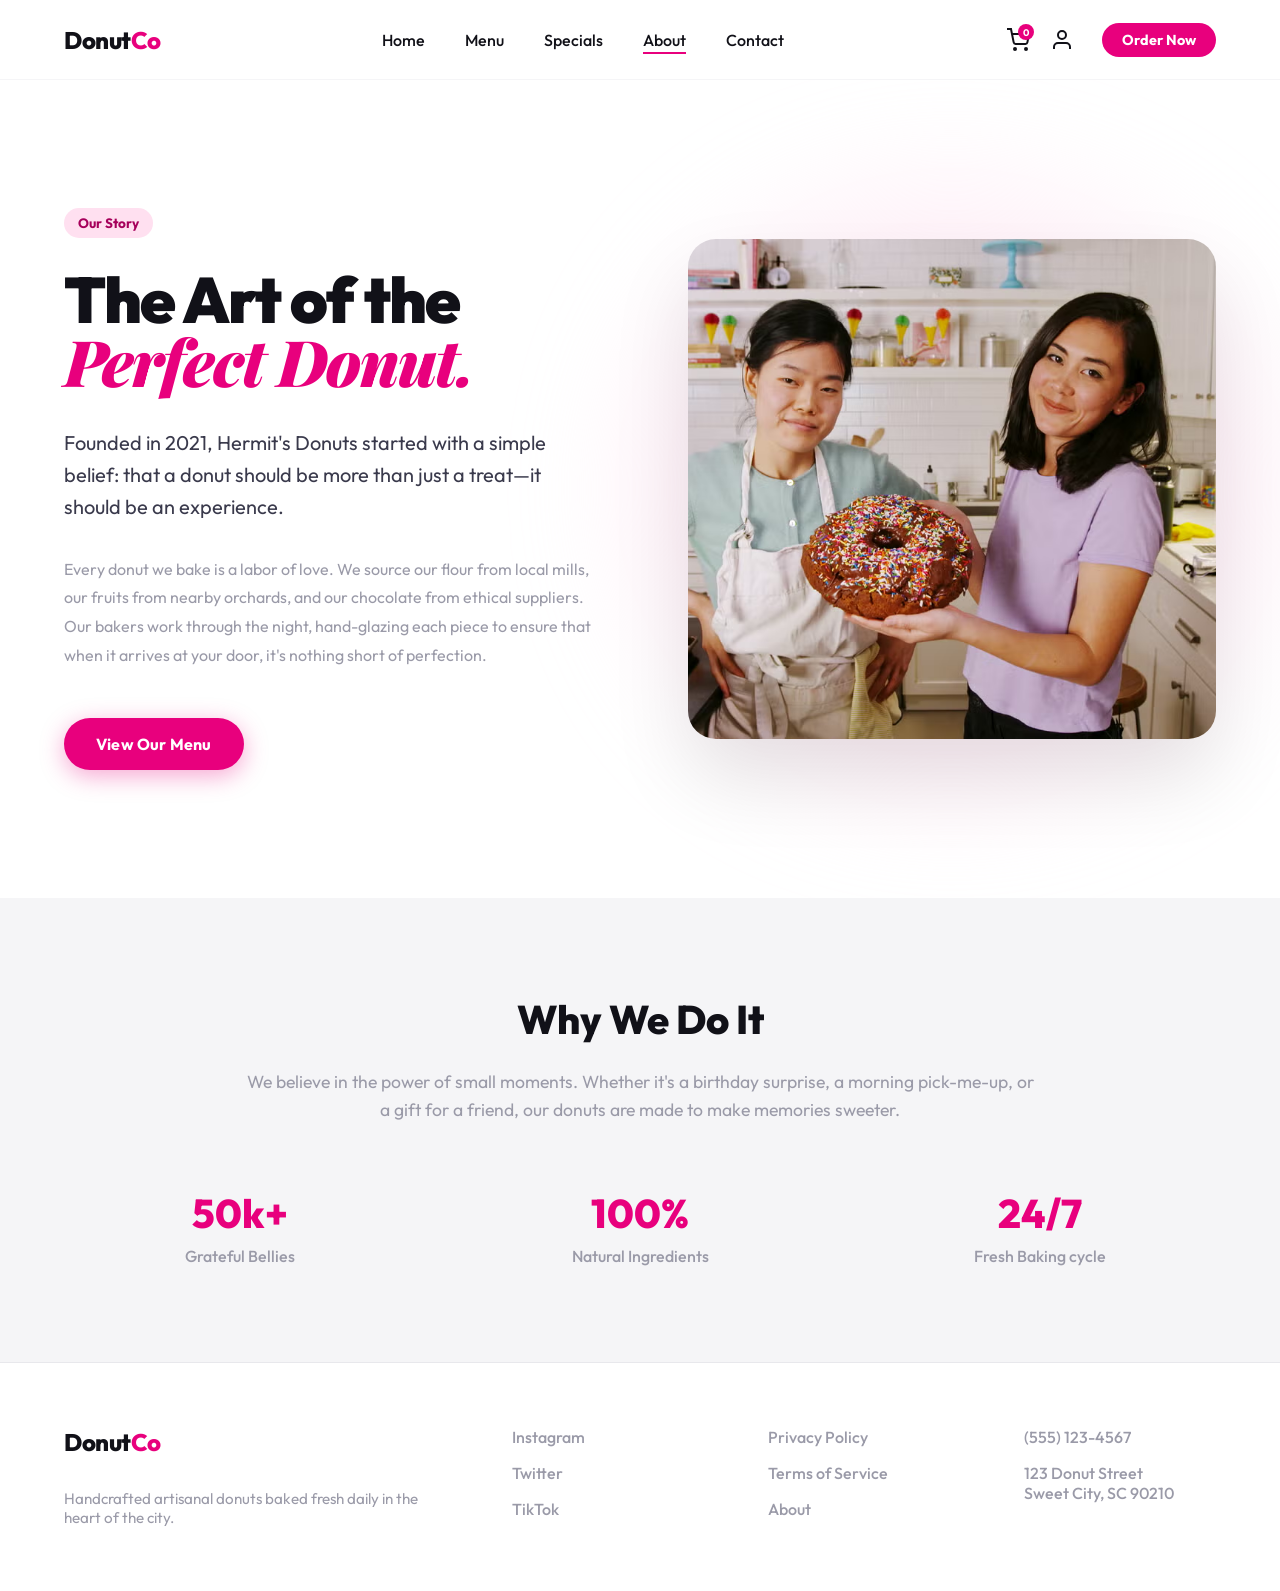
==== about.html @ 58b2f974 "DonutCo Organisation's Website for product sales and purchases..  donutco hermit.vercel.app" ====
<!DOCTYPE html>
<html lang="en">

<head>
  <meta charset="UTF-8" />
  <meta name="viewport" content="width=device-width, initial-scale=1.0" />
  <meta name="description" content="Discover the story behind Hermit's Donuts – our passion for artisanal, handcrafted perfection." />
  <title>About Us | Hermit's Donuts</title>
  <link rel="preconnect" href="https://fonts.googleapis.com" />
  <link rel="preconnect" href="https://fonts.gstatic.com" crossorigin />
  <link href="https://fonts.googleapis.com/css2?family=Outfit:wght@300;400;500;600;700;800;900&family=Playfair+Display:ital,wght@1,700&display=swap" rel="stylesheet" />
  <link rel="stylesheet" href="index.css" />
  <link rel="stylesheet" href="about.css" />
</head>

<body>

  <!-- ═══════════════════════════════ HEADER ═══════════════════════════════ -->
    <header class="site-header">
        <div class="header-inner">
            <!-- Logo -->
            <a href="index.html" class="logo">
                <span class="logo-text">Donut<span class="logo-accent">Co</span></span>
            </a>
            <!-- Navigation -->
            <nav class="main-nav">
                <ul class="nav-list">
                    <li><a href="index.html" class="nav-link">Home</a></li>
                    <li><a href="menu.html" class="nav-link">Menu</a></li>
                    <li><a href="specials.html" class="nav-link">Specials</a></li>
                    <li><a href="about.html" class="nav-link active">About</a></li>
                    <li><a href="contact.html" class="nav-link">Contact</a></li>
                </ul>
            </nav>
            <!-- Header Actions -->
            <div class="header-actions">
                <a href="cart.html" class="cart-link">
                    <button class="icon-btn cart-btn">
                        <svg viewBox="0 0 24 24" fill="none" stroke="currentColor" stroke-width="2">
                            <circle cx="9" cy="21" r="1"/><circle cx="20" cy="21" r="1"/><path d="M1 1h4l2.68 13.39a2 2 0 0 0 2 1.61h9.72a2 2 0 0 0 2-1.61L23 6H6"/>
                        </svg>
                        <span class="cart-badge" id="cart-count">0</span>
                    </button>
                </a>
                <a href="profile.html" class="profile-link">
                    <button class="icon-btn">
                        <svg viewBox="0 0 24 24" fill="none" stroke="currentColor" stroke-width="2">
                            <path d="M20 21v-2a4 4 0 0 0-4-4H8a4 4 0 0 0-4 4v2"/><circle cx="12" cy="7" r="4"/>
                        </svg>
                    </button>
                </a>
                <a href="menu.html">
                    <button class="btn-order-header">Order Now</button>
                </a>
            </div>
        </div>
    </header>

  <!-- ═══════════════════════════════ ABOUT HERO ═══════════════════════════════ -->
  <main class="about-hero">
    <div class="about-content">
      <span class="about-badge">Our Story</span>
      <h1 class="about-title">The Art of the <span class="title-accent">Perfect Donut.</span></h1>
      <p class="about-lead">Founded in 2021, Hermit's Donuts started with a simple belief: that a donut should be more than just a treat—it should be an experience.</p>
      <p class="about-text">Every donut we bake is a labor of love. We source our flour from local mills, our fruits from nearby orchards, and our chocolate from ethical suppliers. Our bakers work through the night, hand-glazing each piece to ensure that when it arrives at your door, it's nothing short of perfection.</p>
      <a href="menu.html" class="btn-primary" style="display: inline-flex; width: fit-content; text-decoration: none;">View Our Menu</a>
    </div>
    <div class="about-image-container">
      <div class="about-blob"></div>
      <img src="assets/delish-whoa-lo-giant-donut-5-1541085471.avif" alt="Hermit's Artisanal Gourmet Donut" class="about-image" />
    </div>
  </main>

  <!-- ═══════════════════════════════ OUR STORY ═══════════════════════════════ -->
  <section class="story-section">
    <div style="max-width: 800px; margin: 0 auto;">
      <h2 style="font-size: 2.5rem; font-weight: 800; margin-bottom: 1.5rem;">Why We Do It</h2>
      <p style="color: var(--gray-400); font-size: 1.1rem; line-height: 1.6;">We believe in the power of small moments. Whether it's a birthday surprise, a morning pick-me-up, or a gift for a friend, our donuts are made to make memories sweeter.</p>
    </div>
    <div class="story-grid">
      <div class="story-item">
        <h3>50k+</h3>
        <p>Grateful Bellies</p>
      </div>
      <div class="story-item">
        <h3>100%</h3>
        <p>Natural Ingredients</p>
      </div>
      <div class="story-item">
        <h3>24/7</h3>
        <p>Fresh Baking cycle</p>
      </div>
    </div>
  </section>

  <!-- ═══════════════════════════════ FOOTER ═══════════════════════════════ -->
    <footer class="site-footer">
        <div class="footer-columns">
            <div class="footer-col">
                <span class="footer-brand">Donut<span class="logo-accent">Co</span></span>
                <p style="color: var(--gray-400); font-size: 0.95rem; margin-top: 1rem;">Handcrafted artisanal donuts baked fresh daily in the heart of the city.</p>
            </div>
            <div class="footer-col">
                <a href="#">Instagram</a>
                <a href="#">Twitter</a>
                <a href="#">TikTok</a>
            </div>
            <div class="footer-col">
                <a href="legal.html#privacy">Privacy Policy</a>
                <a href="legal.html#terms">Terms of Service</a>
                <a href="about.html">About</a>
            </div>
            <div class="footer-col">
                <a href="#">(555) 123-4567</a>
                <a href="#">123 Donut Street<br>Sweet City, SC 90210</a>
            </div>
        </div>
    </footer>

  <script>
    function updateBadge() {
      const cart = JSON.parse(localStorage.getItem('donutCart')) || [];
      const count = cart.reduce((sum, item) => sum + item.quantity, 0);
      const badge = document.querySelector('.cart-badge');
      if (badge) badge.textContent = count;
    }
    updateBadge();
  </script>
</body>

</html>
---- index.css ----
/* ═══════════════════════════════════════════════════════════════
   DonutCo Landing Page — Design System
   ═══════════════════════════════════════════════════════════════ */

/* ─── Custom Properties ─── */
:root {
  --magenta: #E8007D;
  --magenta-light: #FF3D9A;
  --magenta-dark: #A6005B;
  --magenta-soft: #FFE0F0;
  --white: #FFFFFF;
  --off-white: #FAFAFA;
  --gray-100: #F5F5F7;
  --gray-200: #E8E8EC;
  --gray-400: #9A9AA8;
  --gray-700: #3A3A4C;
  --gray-900: #111118;
  --accent-gold: #F5C842;

  --font-sans: 'Outfit', system-ui, sans-serif;
  --font-serif: 'Playfair Display', Georgia, serif;

  --radius-sm: 8px;
  --radius-md: 16px;
  --radius-lg: 28px;
  --radius-full: 9999px;

  --shadow-sm: 0 2px 8px rgba(0, 0, 0, 0.06);
  --shadow-md: 0 8px 32px rgba(0, 0, 0, 0.10);
  --shadow-lg: 0 20px 60px rgba(0, 0, 0, 0.14);
  --shadow-pink: 0 8px 32px rgba(232, 0, 125, 0.28);

  --transition: 0.3s cubic-bezier(0.4, 0, 0.2, 1);
  --transition-bounce: 0.4s cubic-bezier(0.34, 1.56, 0.64, 1);
}

/* ─── Reset & Base ─── */
*,
*::before,
*::after {
  box-sizing: border-box;
  margin: 0;
  padding: 0;
}

html {
  scroll-behavior: smooth;
}

body {
  font-family: var(--font-sans);
  background: var(--white);
  color: var(--gray-900);
  overflow-x: hidden;
  -webkit-font-smoothing: antialiased;
}

img {
  max-width: 100%;
  display: block;
}

button {
  cursor: pointer;
  border: none;
  background: none;
  font-family: inherit;
}

a {
  text-decoration: none;
  color: inherit;
}

ul {
  list-style: none;
}

/* ═══════════════════════════════════════════════════════════════
   HEADER
   ═══════════════════════════════════════════════════════════════ */
.site-header {
  position: fixed;
  top: 0;
  left: 0;
  right: 0;
  z-index: 100;
  background: var(--white);
  border-bottom: 1px solid var(--gray-100);
  height: 80px;
}

.header-inner {
  max-width: 1440px;
  margin: 0 auto;
  height: 100%;
  display: flex;
  justify-content: space-between;
  align-items: center;
  padding: 0 4rem;
}

/* Logo */
.logo {
  display: flex;
  align-items: center;
  font-size: 1.5rem;
  font-weight: 800;
  letter-spacing: -0.5px;
  color: var(--gray-900);
  transition: var(--transition);
}

.logo-accent {
  color: var(--magenta);
}

.logo-icon {
  display: none;
  /* Removed the emoji icon to match menu */
}

.logo-text {
  color: inherit;
}

/* Navigation */
.main-nav {
  display: flex;
}

.nav-list {
  display: flex;
  gap: 2.5rem;
}

.nav-link {
  font-weight: 500;
  font-size: 1rem;
  position: relative;
  padding-bottom: 4px;
  color: var(--gray-900);
  transition: var(--transition);
}

.nav-link:hover {
  color: var(--magenta);
}

.nav-link::after {
  content: '';
  position: absolute;
  width: 0%;
  height: 2px;
  bottom: 0;
  left: 0;
  background-color: var(--magenta);
  transition: var(--transition);
}

.nav-link:hover::after,
.nav-link.active::after {
  width: 100%;
}

/* Header Actions */
.header-actions {
  display: flex;
  align-items: center;
  gap: 1.25rem;
}

.search-bar {
  display: flex;
  align-items: center;
  gap: 8px;
  background: var(--gray-100);
  border-radius: var(--radius-full);
  padding: 6px 14px;
  transition: var(--transition);
  border: 1.5px solid transparent;
}

.search-bar:focus-within {
  border-color: var(--magenta-light);
  background: var(--white);
  box-shadow: 0 0 0 4px rgba(232, 0, 125, 0.08);
}

.search-icon {
  width: 16px;
  height: 16px;
  color: var(--gray-400);
  flex-shrink: 0;
}

.search-input {
  border: none;
  background: none;
  outline: none;
  font-size: 0.8rem;
  font-family: inherit;
  color: var(--gray-900);
  width: 140px;
}

.search-input::placeholder {
  color: var(--gray-400);
}

.icon-btn {
  background: none;
  border: none;
  cursor: pointer;
  color: var(--gray-900);
  display: flex;
  align-items: center;
  justify-content: center;
  transition: var(--transition);
  position: relative;
}

.icon-btn svg {
  width: 24px;
  height: 24px;
}

.icon-btn:hover {
  color: var(--magenta);
  transform: scale(1.1);
}

.cart-btn {
  position: relative;
}

.cart-badge {
  position: absolute;
  top: -4px;
  right: -4px;
  width: 16px;
  height: 16px;
  background: var(--magenta);
  color: white;
  font-size: 0.6rem;
  font-weight: 700;
  border-radius: 50%;
  display: flex;
  align-items: center;
  justify-content: center;
}

.btn-order-header {
  padding: 8px 20px;
  background: var(--magenta);
  color: white;
  border: none;
  border-radius: 50px;
  font-size: 0.9rem;
  font-weight: 700;
  transition: var(--transition);
  cursor: pointer;
  margin-left: 0.5rem;
}

.btn-order-header:hover {
  background: var(--magenta-dark);
  transform: scale(1.05);
  box-shadow: var(--shadow-pink);
}

/* ═══════════════════════════════════════════════════════════════
   HERO
   ═══════════════════════════════════════════════════════════════ */
.hero-section {
  min-height: calc(100vh - 80px);
  display: grid;
  grid-template-columns: 1fr 1fr;
  margin-top: 80px;
  position: relative;
  overflow-x: clip; /* Prevent horizontal stretching while allowing vertical reach */
  overflow-y: visible;
}

/* ─── Left ─── */
.hero-left {
  background: transparent;
  display: flex;
  align-items: center;
  padding: 60px 64px 60px 80px;
  position: relative;
  overflow: visible;
}

/* (Removed the old ::after pseudo-element that was creating the sharp white diagonal clip) */

.hero-left-content {
  max-width: 520px;
  position: relative;
  z-index: 3;
}

/* Tag */
.hero-tag {
  display: inline-flex;
  align-items: center;
  gap: 8px;
  padding: 6px 14px;
  background: var(--magenta-soft);
  border-radius: var(--radius-full);
  font-size: 0.78rem;
  font-weight: 600;
  color: var(--magenta-dark);
  margin-bottom: 28px;
  letter-spacing: 0.3px;
  animation: fadeSlideUp 0.6s ease both;
}

.tag-dot {
  width: 6px;
  height: 6px;
  background: var(--magenta);
  border-radius: 50%;
  animation: pulse 2s ease-in-out infinite;
}

/* Heading */
.hero-heading {
  display: flex;
  flex-direction: column;
  margin-bottom: 24px;
  animation: fadeSlideUp 0.6s ease 0.1s both;
}

.heading-thin {
  font-size: clamp(2rem, 3.5vw, 3rem);
  font-weight: 300;
  color: var(--gray-400);
  line-height: 1.1;
  letter-spacing: -1px;
}

.heading-bold {
  font-size: clamp(3.5rem, 6vw, 5.5rem);
  font-weight: 900;
  color: var(--gray-900);
  line-height: 0.95;
  letter-spacing: -3px;
}

.heading-italic {
  font-family: var(--font-serif);
  font-size: clamp(3rem, 5vw, 4.5rem);
  font-style: italic;
  font-weight: 700;
  color: var(--magenta);
  line-height: 1.1;
  letter-spacing: -1px;
}

/* Description */
.hero-desc {
  font-size: 1rem;
  line-height: 1.7;
  color: var(--gray-400);
  margin-bottom: 28px;
  max-width: 420px;
  font-weight: 400;
  animation: fadeSlideUp 0.6s ease 0.2s both;
}

/* Social Proof */
.social-proof {
  display: flex;
  align-items: center;
  gap: 14px;
  margin-bottom: 36px;
  animation: fadeSlideUp 0.6s ease 0.25s both;
  background: var(--gray-100);
  border-radius: var(--radius-full);
  padding: 8px 16px 8px 8px;
  width: fit-content;
}

.avatars {
  display: flex;
}

.avatar {
  width: 34px;
  height: 34px;
  border-radius: 50%;
  border: 2.5px solid var(--white);
  margin-left: -8px;
  object-fit: cover;
  transition: transform 0.2s ease;
}

.avatar:first-child {
  margin-left: 0;
}

.avatar:hover {
  transform: scale(1.15) translateY(-2px);
  z-index: 1;
}

.proof-text {
  display: flex;
  flex-direction: column;
  gap: 1px;
}

.proof-stars {
  color: var(--accent-gold);
  font-size: 0.7rem;
  letter-spacing: 1px;
}

.proof-label {
  font-size: 0.78rem;
  color: var(--gray-700);
}

.proof-label strong {
  color: var(--gray-900);
}

/* CTA */
.hero-cta {
  display: flex;
  gap: 14px;
  align-items: center;
  margin-bottom: 44px;
  animation: fadeSlideUp 0.6s ease 0.3s both;
}

.btn-primary {
  display: flex;
  align-items: center;
  gap: 10px;
  padding: 16px 32px;
  background: var(--magenta);
  color: white;
  border-radius: var(--radius-lg);
  font-size: 1rem;
  font-weight: 700;
  font-family: inherit;
  transition: var(--transition-bounce);
  box-shadow: 0 6px 24px rgba(232, 0, 125, 0.35);
  letter-spacing: 0.2px;
}

.btn-primary:hover {
  background: var(--magenta-dark);
  transform: translateY(-3px) scale(1.03);
  box-shadow: 0 12px 40px rgba(232, 0, 125, 0.45);
}

.btn-arrow {
  width: 18px;
  height: 18px;
  transition: transform 0.25s ease;
}

.btn-primary:hover .btn-arrow {
  transform: translateX(4px);
}

.btn-secondary {
  display: flex;
  align-items: center;
  gap: 12px;
  padding: 14px 28px;
  background: rgba(255, 255, 255, 0.4);
  backdrop-filter: blur(12px);
  -webkit-backdrop-filter: blur(12px);
  color: var(--gray-900);
  border-radius: var(--radius-lg);
  border: 1px solid rgba(255, 255, 255, 0.5);
  font-size: 0.95rem;
  font-weight: 600;
  font-family: inherit;
  transition: var(--transition-bounce);
  box-shadow: 0 4px 15px rgba(0, 0, 0, 0.05);
}

.btn-secondary:hover {
  background: rgba(255, 255, 255, 0.6);
  transform: translateY(-2px);
  border-color: var(--magenta-light);
  color: var(--magenta);
  box-shadow: 0 8px 25px rgba(232, 0, 125, 0.1);
}

.play-icon {
  width: 32px;
  height: 32px;
  background: var(--magenta);
  color: white;
  border-radius: 50%;
  display: flex;
  align-items: center;
  justify-content: center;
  font-size: 0.65rem;
  flex-shrink: 0;
  padding-left: 2px;
  transition: var(--transition-bounce);
}

.btn-secondary:hover .play-icon {
  transform: scale(1.15);
}

/* Stats */
.hero-stats {
  display: flex;
  gap: 0;
  animation: fadeSlideUp 0.6s ease 0.4s both;
}

.stat-item {
  display: flex;
  flex-direction: column;
  gap: 2px;
  padding: 0 28px;
}

.stat-item:first-child {
  padding-left: 0;
}

.stat-number {
  font-size: 1.6rem;
  font-weight: 800;
  color: var(--gray-900);
  letter-spacing: -1px;
  line-height: 1;
}

.stat-label {
  font-size: 0.78rem;
  color: var(--gray-400);
  font-weight: 500;
  text-transform: uppercase;
  letter-spacing: 0.5px;
}

.stat-divider {
  width: 1px;
  background: var(--gray-200);
  align-self: stretch;
  margin: 4px 0;
}

/* ─── Right ─── */
.hero-right {
  background: transparent;
  position: relative;
  display: flex;
  align-items: center;
  justify-content: center;
  overflow: visible;
  /* Prevent clipping slider elements */
  z-index: 1;
}

/* Wave Background */
.wave-bg {
  position: absolute;
  inset: 0;
  z-index: -1;
  /* Push the blob fully into the background behind both panels */
  display: flex;
  align-items: center;
  justify-content: center;
  pointer-events: none;
  /* Let clicks pass through to everything else */
}

.wave-bg svg {
  width: 120%;
  height: 120%;
  position: absolute;
  top: 50%;
  left: 65%;
  transform: translate(-50%, -50%); /* Properly center the oversized blob */
  transform-origin: center center;
  animation: blobPulse 12s ease-in-out infinite;
}

/* Product Showcase */
.product-showcase {
  position: relative;
  z-index: 2;
  width: 380px;
  height: 400px;
  display: flex;
  flex-direction: column;
  align-items: center;
  justify-content: center;
}

.slides-wrapper {
  position: relative;
  width: 100%;
  height: 100%;
}

.slide {
  position: absolute;
  inset: 0;
  display: flex;
  align-items: center;
  justify-content: center;
  opacity: 0;
  transform: scale(0.88) translateY(16px);
  transition: opacity 0.55s cubic-bezier(0.4, 0, 0.2, 1),
    transform 0.55s cubic-bezier(0.34, 1.56, 0.64, 1);
  pointer-events: none;
}

.slide.active {
  opacity: 1;
  transform: scale(1) translateY(0);
  pointer-events: auto;
}

.product-card {
  display: flex;
  flex-direction: column;
  align-items: center;
  gap: 10px;
}

/* Hero specific card override to remove white background */
.hero-section .product-card {
  background: transparent;
  border: none;
  box-shadow: none;
  padding: 0;
}

.hero-section .product-card:hover {
  transform: none; /* Let the image hover handle the lift */
}

.donut-img {
  width: 480px;
  /* Slightly reduced to avoid massive overlap */
  height: 480px;
  object-fit: contain;
  mix-blend-mode: multiply;
  filter: drop-shadow(0 30px 50px rgba(100, 0, 60, 0.38));
  animation: floatDonut 4s ease-in-out infinite;
  transition: all 0.3s ease;
}

.donut-img:hover {
  filter: drop-shadow(0 30px 60px rgba(100, 0, 60, 0.5));
  animation-play-state: paused;
}

.product-name {
  font-size: 1.15rem;
  font-weight: 700;
  color: rgb(39, 37, 37);
  text-align: center;
  text-shadow: 0 2px 12px rgba(0, 0, 0, 0.3);
}

.product-sub {
  font-size: 0.78rem;
  color: rgba(255, 255, 255, 0.75);
  text-align: center;
}

/* Floating Badge */
.discount-badge {
  position: absolute;
  top: 24px;
  right: -16px;
  background: var(--accent-gold);
  color: var(--gray-900);
  border-radius: 50%;
  width: 72px;
  height: 72px;
  display: flex;
  flex-direction: column;
  align-items: center;
  justify-content: center;
  gap: 0px;
  box-shadow: 0 8px 24px rgba(245, 200, 66, 0.45);
  animation: badge-spin 6s linear infinite, fadeSlideUp 0.7s ease 0.5s both;
  z-index: 5;
}

.badge-percent {
  font-size: 1.1rem;
  font-weight: 900;
  line-height: 1;
}

.badge-label {
  font-size: 0.55rem;
  font-weight: 700;
  text-transform: uppercase;
  letter-spacing: 0.3px;
  line-height: 1.2;
}

/* Price Tag */
.price-tag {
  position: absolute;
  bottom: 70px;
  left: -20px;
  background: white;
  border-radius: var(--radius-md);
  padding: 10px 16px;
  display: flex;
  flex-direction: column;
  gap: 2px;
  box-shadow: var(--shadow-lg);
  animation: fadeSlideUp 0.7s ease 0.6s both;
  z-index: 5;
}

.price-original {
  font-size: 0.78rem;
  color: var(--gray-400);
  text-decoration: line-through;
}

.price-current {
  font-size: 1.4rem;
  font-weight: 800;
  color: var(--magenta);
  letter-spacing: -0.5px;
}

/* Slider Nav */
.slider-nav {
  position: absolute;
  bottom: 40px;
  left: 50%;
  transform: translateX(-50%);
  z-index: 3;
  display: flex;
  align-items: center;
  gap: 12px;
  background: rgba(255, 255, 255, 0.18);
  backdrop-filter: blur(12px);
  -webkit-backdrop-filter: blur(12px);
  border-radius: var(--radius-full);
  padding: 8px 16px;
  border: 1px solid rgba(255, 255, 255, 0.3);
}

.slider-arrow {
  width: 32px;
  height: 32px;
  background: rgba(255, 255, 255, 0.22);
  border-radius: 50%;
  display: flex;
  align-items: center;
  justify-content: center;
  color: white;
  transition: var(--transition);
}

.slider-arrow svg {
  width: 16px;
  height: 16px;
}

.slider-arrow:hover {
  background: white;
  color: var(--magenta);
  transform: scale(1.1);
}

.slider-dots {
  display: flex;
  gap: 6px;
  align-items: center;
}

.dot {
  width: 7px;
  height: 7px;
  border-radius: 50%;
  background: rgba(255, 255, 255, 0.45);
  transition: var(--transition-bounce);
  cursor: pointer;
}

.dot.active {
  background: white;
  width: 22px;
  border-radius: var(--radius-full);
}

/* ═══════════════════════════════════════════════════════════════
   FEATURED STRIP
   ═══════════════════════════════════════════════════════════════ */
.featured-strip {
  background: var(--gray-900);
  padding-top: 30px;
  padding-bottom: 50px;
  min-height: 58px;
  display: flex;
  align-items: center;
  gap: 48px;
  overflow-x: hidden;
  overflow-y: visible;
  position: relative;
}

.strip-label {
  font-size: 0.72rem;
  font-weight: 600;
  color: var(--gray-400);
  text-transform: uppercase;
  letter-spacing: 1.5px;
  white-space: nowrap;
  flex-shrink: 0;
}

.strip-items {
  animation: marquee 18s linear infinite;
  display: flex;
  align-items: center;
  width: max-content;
  gap: 80px;
  overflow: visible;
  flex-shrink: 0;
  padding: 12px 0;
}

.strip-item {
  display: flex;
  align-items: center;
  gap: 8px;
  color: rgba(255, 255, 255, 0.65);
  font-size: 0.875rem;
  font-weight: 500;
  line-height: 1.6;
  white-space: nowrap;
  cursor: pointer;
  transition: var(--transition);
  flex-shrink: 0;
}

.strip-item:hover {
  color: white;
}

.strip-emoji {
  font-size: 1.1rem;
  line-height: 1;
}

/* ═══════════════════════════════════════════════════════════════
   ANIMATIONS
   ═══════════════════════════════════════════════════════════════ */

@keyframes fadeSlideUp {
  from {
    opacity: 0;
    transform: translateY(24px);
  }

  to {
    opacity: 1;
    transform: translateY(0);
  }
}

@keyframes floatDonut {

  0%,
  100% {
    transform: translateY(0) rotate(-2deg);
  }

  50% {
    transform: translateY(-18px) rotate(2deg);
  }
}

@keyframes blobPulse {

  0%,
  100% {
    transform: translate(-50%, -50%) scale(1) rotate(0deg);
  }

  33% {
    transform: translate(-50%, -50%) scale(1.05) rotate(3deg);
  }

  66% {
    transform: translate(-50%, -50%) scale(0.96) rotate(-2deg);
  }
}

@keyframes pulse {

  0%,
  100% {
    transform: scale(1);
    opacity: 1;
  }

  50% {
    transform: scale(1.4);
    opacity: 0.6;
  }
}

@keyframes badge-spin {

  0%,
  90% {
    transform: rotate(0deg);
  }

  95% {
    transform: rotate(12deg);
  }

  100% {
    transform: rotate(0deg);
  }
}

@keyframes marquee {
  from {
    transform: translateX(0);
  }

  to {
    transform: translateX(-50%);
  }
}

/* ═══════════════════════════════════════════════════════════════
   RESPONSIVE
   ═══════════════════════════════════════════════════════════════ */
@media (max-width: 1024px) {
  .header-inner {
    padding: 0 20px;
  }

  .hero-left {
    padding: 60px 40px 60px 48px;
  }

  .hero-left::after {
    display: none;
  }
}

@media (max-width: 768px) {
  .hero-section {
    grid-template-columns: 1fr;
    min-height: auto;
  }

  .hero-left {
    padding: 48px 24px;
  }

  .hero-right {
    min-height: 480px;
  }

  .hero-left::after {
    display: none;
  }

  .main-nav {
    display: none;
  }

  .search-bar {
    display: none;
  }

  .btn-order-header {
    display: none;
  }

  .header-inner {
    grid-template-columns: 1fr auto;
  }

  .stat-number {
    font-size: 1.3rem;
  }

  .stat-item {
    padding: 0 16px;
  }

  .featured-strip {
    padding: 16px 24px;
  }

  .product-showcase {
    width: 300px;
    height: 340px;
  }

  .donut-img {
    width: 240px;
    height: 240px;
  }

  .hero-cta {
    flex-wrap: wrap;
  }
}

/* ═══════════════════════════════════════════════════════════════
   FEATURES SECTION
   ═══════════════════════════════════════════════════════════════ */
.features-section {
  padding: 6rem 4rem;
  background: var(--white);
  max-width: 1440px;
  margin: 0 auto;
}

.features-grid {
  display: grid;
  grid-template-columns: repeat(3, 1fr);
  gap: 3rem;
}

.feature-item {
  display: flex;
  flex-direction: column;
  align-items: center;
  text-align: center;
  padding: 2rem;
  transition: var(--transition);
}

.feature-icon {
  width: 64px;
  height: 64px;
  background: var(--magenta-soft);
  color: var(--magenta);
  border-radius: 50%;
  display: flex;
  align-items: center;
  justify-content: center;
  margin-bottom: 1.5rem;
  transition: var(--transition-bounce);
}

.feature-icon svg {
  width: 32px;
  height: 32px;
}

.feature-item:hover .feature-icon {
  background: var(--magenta);
  color: var(--white);
  transform: scale(1.1);
  box-shadow: var(--shadow-pink);
}

.feature-title {
  font-size: 1.25rem;
  font-weight: 700;
  margin-bottom: 1rem;
  color: var(--gray-900);
}

.feature-desc {
  color: var(--gray-400);
  line-height: 1.6;
}

/* ═══════════════════════════════════════════════════════════════
   POPULAR DONUTS PREVIEW SECTION
   ═══════════════════════════════════════════════════════════════ */
.popular-section {
  padding: 6rem 4rem;
  background: var(--gray-100);
  max-width: 1440px;
  margin: 0 auto;
  border-radius: var(--radius-lg);
}

.section-header {
  display: flex;
  justify-content: space-between;
  align-items: flex-end;
  margin-bottom: 4rem;
}

.section-title {
  font-size: 3rem;
  font-weight: 800;
  letter-spacing: -1px;
}

.title-accent {
  font-family: var(--font-serif);
  font-style: italic;
  color: var(--magenta);
}

.view-all {
  font-weight: 600;
  color: var(--magenta);
  border-bottom: 2px solid transparent;
  padding-bottom: 2px;
  transition: var(--transition);
}

.view-all:hover {
  border-bottom-color: var(--magenta);
}

/* Replicated Card Styles for Landing Page display */
.product-grid {
  display: grid;
  grid-template-columns: repeat(3, 1fr);
  gap: 2rem;
}

.product-card {
  background: var(--white);
  border-radius: 24px;
  padding: 2rem;
  display: flex;
  flex-direction: column;
  align-items: center;
  text-align: center;
  box-shadow: var(--shadow-sm);
  transition: var(--transition);
  border: 1px solid var(--gray-200);
}

.product-card:hover {
  transform: translateY(-8px);
  box-shadow: var(--shadow-md);
  border-color: var(--magenta);
}

.product-card.featured-popular {
  border: 2px solid var(--magenta);
  transform: scale(1.05);
  box-shadow: var(--shadow-pink);
  background: var(--white);
}

.product-card.featured-popular:hover {
  transform: scale(1.07) translateY(-5px);
}

.image-placeholder {
  width: 200px;
  height: 200px;
  border-radius: 50%;
  margin-bottom: 1.5rem;
  transition: var(--transition);
  background-color: transparent;
  box-shadow: 0 10px 25px rgba(0, 0, 0, 0.1);
}

.img-strawberry {
  background: url('assets/donut-base.png') center/cover;
}

.img-chocolate {
  background: url('assets/donut-chocolate.png') center/cover;
}

.img-matcha {
  background: url('assets/donut-base.png') center/cover;
  filter: hue-rotate(60deg) saturate(1.8) brightness(0.95);
}

.product-card:hover .image-placeholder {
  transform: scale(1.05) rotate(5deg);
}

.product-name {
  font-size: 1.4rem;
  font-weight: 700;
  margin-bottom: 0.5rem;
}

.product-desc {
  color: var(--gray-400);
  font-size: 0.95rem;
  margin-bottom: 1.5rem;
  flex-grow: 1;
}

.product-footer {
  display: flex;
  justify-content: space-between;
  align-items: center;
  width: 100%;
}

.price {
  font-size: 1.4rem;
  font-weight: 800;
  color: var(--gray-900);
}

.btn-small {
  background: var(--magenta);
  color: var(--white);
  border: none;
  padding: 8px 16px;
  border-radius: 50px;
  font-weight: 700;
  cursor: pointer;
  transition: var(--transition);
}

.btn-small:hover {
  background: var(--magenta-dark);
  transform: translateY(-2px);
  box-shadow: 0 4px 10px rgba(232, 0, 125, 0.3);
}

/* ═══════════════════════════════════════════════════════════════
   NEWSLETTER CTA SECTION
   ═══════════════════════════════════════════════════════════════ */
.newsletter-cta {
  margin: 6rem 4rem;
  padding: 5rem 2rem;
  background: linear-gradient(135deg, var(--white) 0%, var(--magenta-soft) 100%);
  border-radius: var(--radius-lg);
  text-align: center;
  position: relative;
  overflow: hidden;
  box-shadow: var(--shadow-sm);
}

.newsletter-cta::before {
  content: '';
  position: absolute;
  top: -100px;
  left: -100px;
  width: 300px;
  height: 300px;
  background: var(--magenta);
  opacity: 0.05;
  border-radius: 50%;
}

.newsletter-cta::after {
  content: '';
  position: absolute;
  bottom: -150px;
  right: -50px;
  width: 400px;
  height: 400px;
  background: var(--magenta-light);
  opacity: 0.05;
  border-radius: 50%;
}

.cta-content {
  position: relative;
  z-index: 2;
  max-width: 600px;
  margin: 0 auto;
}

.cta-badge {
  display: inline-block;
  background: var(--white);
  color: var(--magenta);
  padding: 6px 16px;
  border-radius: 50px;
  font-weight: 700;
  font-size: 0.85rem;
  text-transform: uppercase;
  letter-spacing: 1px;
  margin-bottom: 1.5rem;
  box-shadow: 0 4px 12px rgba(232, 0, 125, 0.1);
}

.cta-title {
  font-size: 2.5rem;
  font-weight: 800;
  margin-bottom: 1rem;
  letter-spacing: -1px;
}

.cta-desc {
  color: var(--gray-700);
  font-size: 1.1rem;
  margin-bottom: 2.5rem;
  line-height: 1.6;
}

.cta-form {
  display: flex;
  gap: 12px;
  background: var(--white);
  padding: 8px;
  border-radius: 50px;
  box-shadow: var(--shadow-md);
}

.cta-input {
  flex-grow: 1;
  border: none;
  background: transparent;
  padding: 0 20px;
  font-family: inherit;
  font-size: 1rem;
  outline: none;
}

.cta-button {
  background: var(--magenta);
  color: var(--white);
  border: none;
  padding: 12px 28px;
  border-radius: 50px;
  font-weight: 700;
  font-size: 1rem;
  cursor: pointer;
  transition: var(--transition);
}

.cta-button:hover {
  background: var(--magenta-dark);
  box-shadow: var(--shadow-pink);
}

/* ═══════════════════════════════════════════════════════════════
   FOOTER
   ═══════════════════════════════════════════════════════════════ */
.site-footer {
  padding: 4rem 4rem;
  background: var(--white);
  border-top: 1px solid var(--gray-200);
}

.footer-columns {
  max-width: 1440px;
  margin: 0 auto;
  display: grid;
  grid-template-columns: 2fr 1fr 1fr 1fr;
  gap: 4rem;
}

.footer-col {
  display: flex;
  flex-direction: column;
  gap: 1rem;
}

.footer-brand {
  font-size: 1.5rem;
  font-weight: 800;
  letter-spacing: -0.5px;
  color: var(--gray-900);
}

.footer-col a {
  color: var(--gray-400);
  font-weight: 500;
  transition: var(--transition);
}

.footer-col a:hover {
  color: var(--magenta);
}

/* ═══════════════════════════════════════════════════════════════
   RESPONSIVE ADAPTATIONS FOR NEW SECTIONS
   ═══════════════════════════════════════════════════════════════ */
@media (max-width: 1024px) {

  .features-grid,
  .product-grid {
    grid-template-columns: repeat(2, 1fr);
  }

  .product-card.featured-popular {
    grid-column: span 2;
    transform: scale(1);
  }

  .footer-columns {
    grid-template-columns: repeat(2, 1fr);
  }
}

@media (max-width: 768px) {

  .features-section,
  .popular-section {
    padding: 4rem 2rem;
  }

  .features-grid,
  .product-grid {
    grid-template-columns: 1fr;
  }

  .product-card.featured-popular {
    grid-column: span 1;
  }

  .newsletter-cta {
    margin: 3rem 2rem;
    padding: 3rem 1.5rem;
  }

  .cta-form {
    flex-direction: column;
    padding: 0;
    background: transparent;
    box-shadow: none;
    gap: 16px;
  }

  .cta-input {
    background: var(--white);
    padding: 16px 20px;
    border-radius: 50px;
    box-shadow: var(--shadow-sm);
  }

  .cta-button {
    width: 100%;
    padding: 16px;
  }

  .footer-columns {
    grid-template-columns: 1fr;
    gap: 2rem;
    text-align: center;
  }
}
---- about.css ----
/* ═══════════════════════════════════════════════════════════════
   DonutCo About Page — Styles
   ═══════════════════════════════════════════════════════════════ */

/* ─── Styles from Landing Page Reset ─── */
:root {
  --magenta: #E8007D;
  --magenta-light: #FF3D9A;
  --magenta-dark: #A6005B;
  --magenta-soft: #FFE0F0;
  --white: #FFFFFF;
  --gray-100: #F5F5F7;
  --gray-200: #E8E8EC;
  --gray-400: #9A9AA8;
  --gray-700: #3A3A4C;
  --gray-900: #111118;
  
  --font-sans: 'Outfit', system-ui, sans-serif;
  --font-serif: 'Playfair Display', Georgia, serif;
  
  --radius-lg: 28px;
  --transition: 0.3s cubic-bezier(0.4, 0, 0.2, 1);
  --shadow-sm: 0 2px 8px rgba(0,0,0,0.06);
}

body {
  font-family: var(--font-sans);
  background: var(--white);
  color: var(--gray-900);
  margin-top: 80px; /* Offset for fixed header */
}

/* ─── About Hero ─── */
.about-hero {
  padding: 8rem 4rem;
  max-width: 1440px;
  margin: 0 auto;
  display: grid;
  grid-template-columns: 1fr 1fr;
  gap: 6rem;
  align-items: center;
}

.about-content {
  max-width: 540px;
}

.about-badge {
  display: inline-block;
  background: var(--magenta-soft);
  color: var(--magenta-dark);
  padding: 6px 14px;
  border-radius: 50px;
  font-size: 0.85rem;
  font-weight: 700;
  margin-bottom: 2rem;
}

.about-title {
  font-size: 4rem;
  font-weight: 900;
  line-height: 0.95;
  letter-spacing: -2px;
  margin-bottom: 2rem;
}

.title-accent {
  font-family: var(--font-serif);
  font-style: italic;
  color: var(--magenta);
}

.about-lead {
  font-size: 1.25rem;
  color: var(--gray-700);
  line-height: 1.6;
  margin-bottom: 2rem;
}

.about-text {
  color: var(--gray-400);
  line-height: 1.8;
  margin-bottom: 3rem;
}

.about-image-container {
  position: relative;
}

.about-image {
  width: 100%;
  height: 500px;
  object-fit: cover;
  border-radius: var(--radius-lg);
  box-shadow: 0 40px 80px rgba(0, 0, 0, 0.1);
}

.about-blob {
  position: absolute;
  top: -10%;
  right: -10%;
  width: 120%;
  height: 120%;
  background: var(--magenta-soft);
  border-radius: 50%;
  z-index: -1;
  opacity: 0.5;
  filter: blur(60px);
}

/* ─── Story Section ─── */
.story-section {
  padding: 6rem 4rem;
  background: var(--gray-100);
  text-align: center;
}

.story-grid {
  display: grid;
  grid-template-columns: repeat(3, 1fr);
  gap: 3rem;
  max-width: 1200px;
  margin: 4rem auto 0;
}

.story-item h3 {
  font-size: 2.5rem;
  font-weight: 800;
  color: var(--magenta);
  margin-bottom: 0.5rem;
}

.story-item p {
  font-size: 1rem;
  color: var(--gray-400);
  font-weight: 500;
}

/* ─── Footer Styles (Copied from index.css for consistency) ─── */
.site-footer {
  padding: 4rem 4rem;
  background: var(--white);
  border-top: 1px solid var(--gray-200);
}

.footer-columns {
  max-width: 1440px;
  margin: 0 auto;
  display: grid;
  grid-template-columns: 2fr 1fr 1fr 1fr;
  gap: 4rem;
}

.footer-col {
  display: flex;
  flex-direction: column;
  gap: 1rem;
}

.footer-brand {
  font-size: 1.5rem;
  font-weight: 800;
  letter-spacing: -0.5px;
  color: var(--gray-900);
}

.logo-accent {
  color: var(--magenta);
}

.footer-col a {
  color: var(--gray-400);
  font-weight: 500;
  transition: var(--transition);
}

.footer-col a:hover {
  color: var(--magenta);
}

/* ─── Mobile Responsiveness ─── */
@media (max-width: 1024px) {
  .about-hero {
    grid-template-columns: 1fr;
    text-align: center;
    padding: 4rem 2rem;
  }
  
  .about-content {
    margin: 0 auto;
  }
  
  .about-title {
    font-size: 3rem;
  }
}

@media (max-width: 768px) {
  .story-grid {
    grid-template-columns: 1fr;
  }
  
  .footer-columns {
    grid-template-columns: 1fr;
    text-align: center;
  }
}
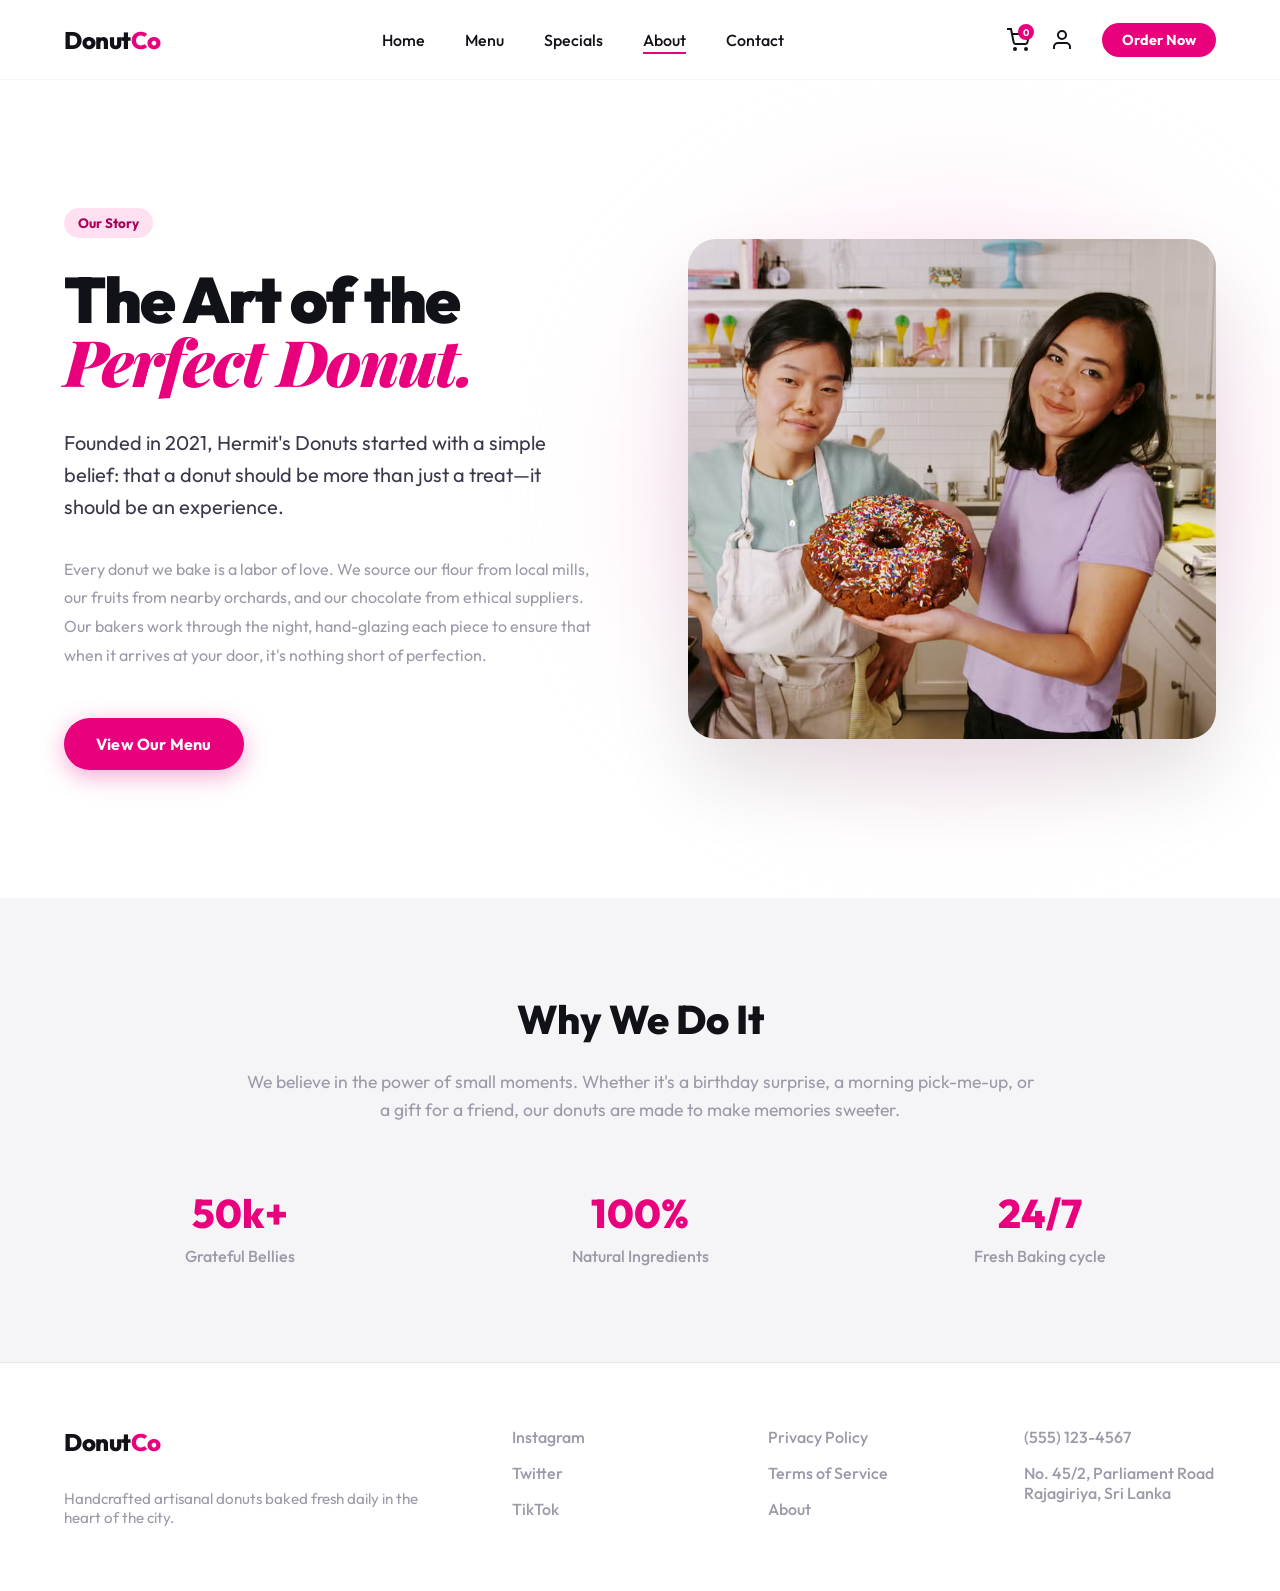
==== commit 10269ffd: "Modifications" ====
--- a/about.html
+++ b/about.html
@@ -112,7 +112,7 @@
             </div>
             <div class="footer-col">
                 <a href="#">(555) 123-4567</a>
-                <a href="#">123 Donut Street<br>Sweet City, SC 90210</a>
+                <a href="#">No. 45/2, Parliament Road<br>Rajagiriya, Sri Lanka</a>
             </div>
         </div>
     </footer>
